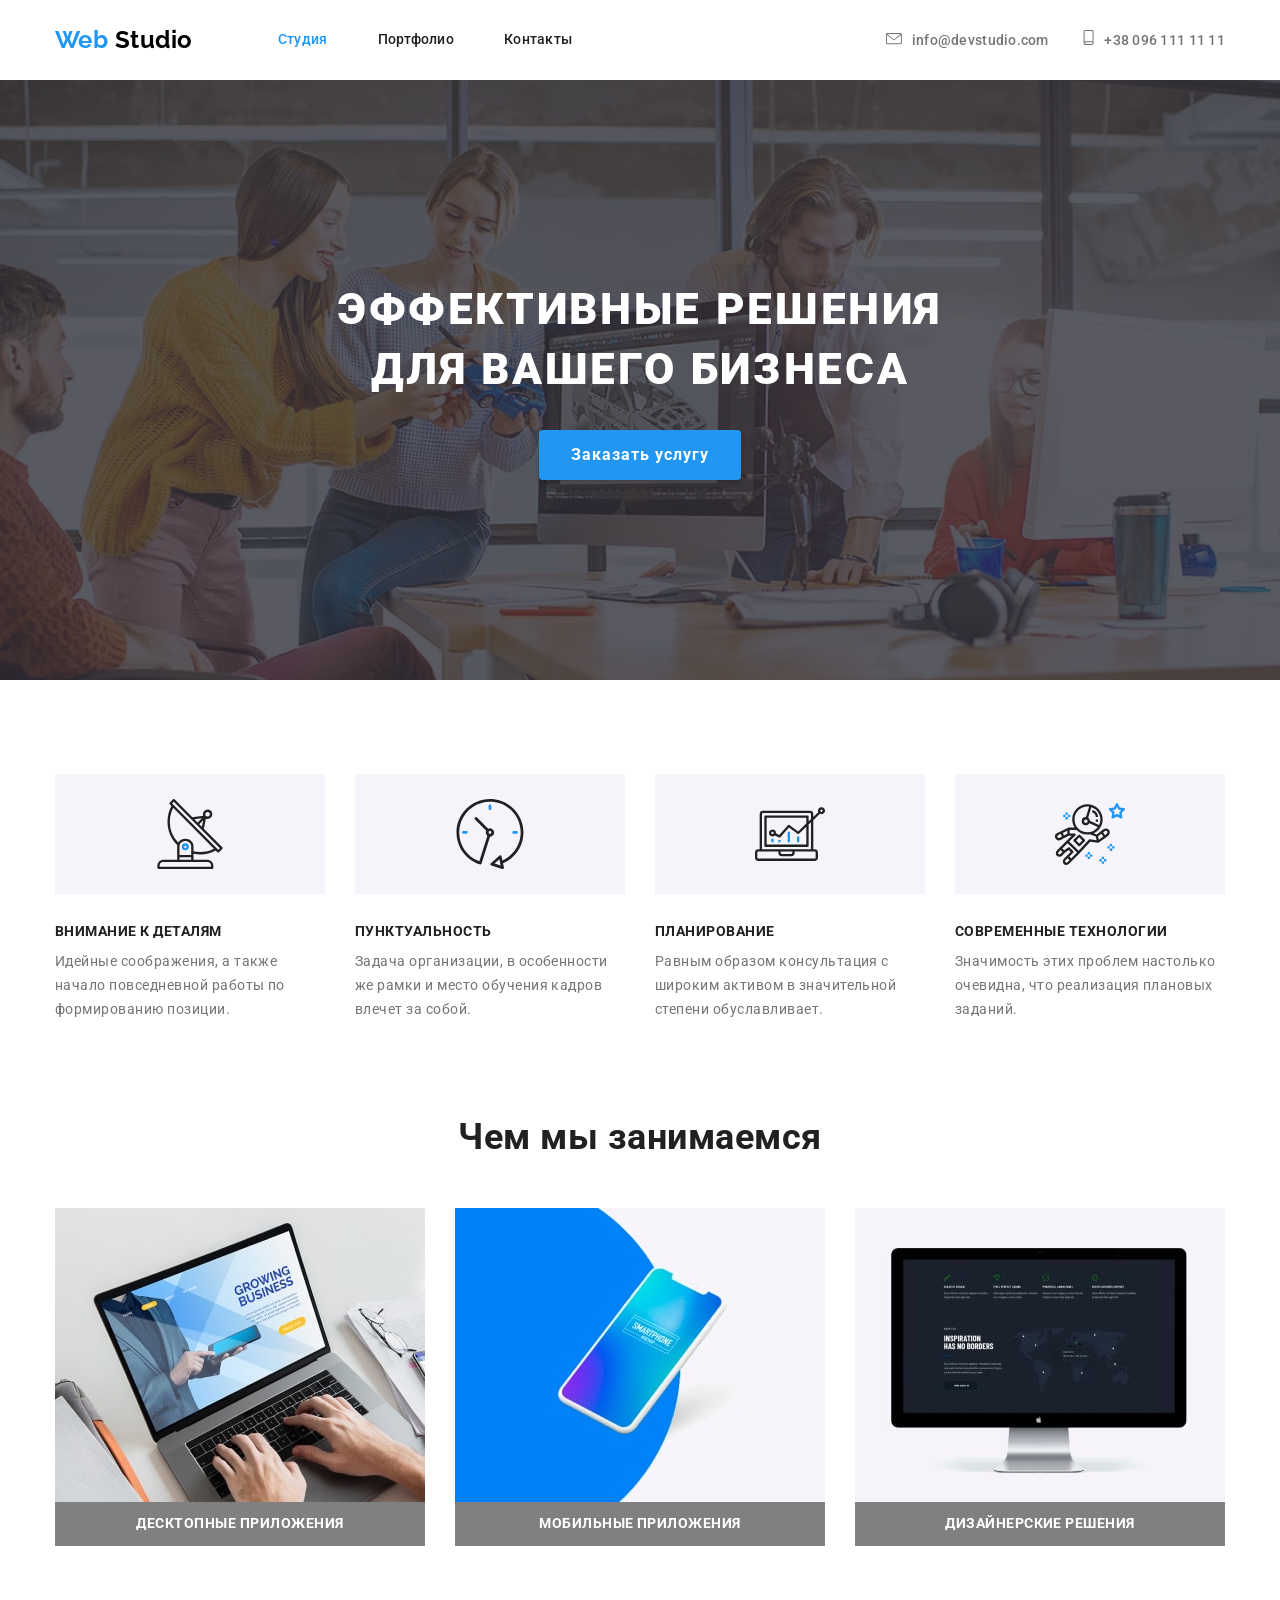
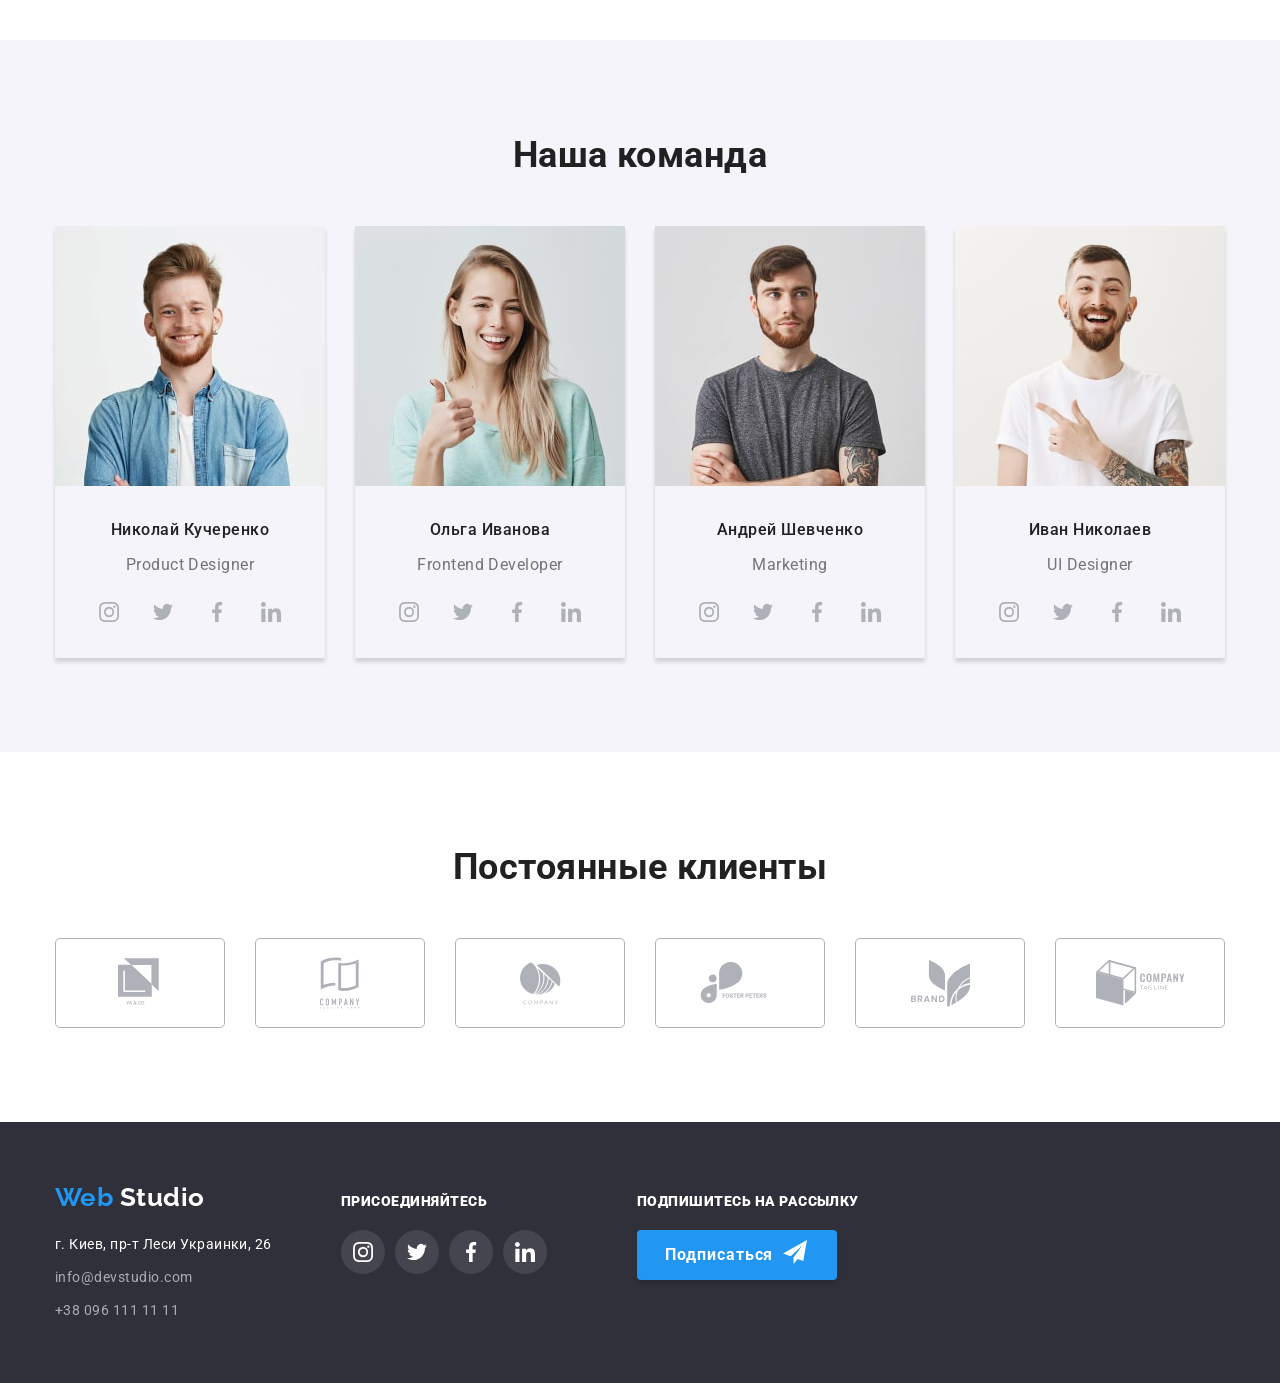
==== index.html @ 8e3eb84e "copy from hw4" ====
<!DOCTYPE html>
<html lang="ru">
  <head>
    <meta charset="UTF-8" />
    <meta name="viewport" content="width=device-width, initial-scale=1.0" />
    <title>Document</title>
    <link rel="stylesheet" href="./css/normalize.css">
    <link href="https://fonts.googleapis.com/css2?family=Raleway:wght@700&family=Roboto:wght@400;500;700;900&display=swap" rel="stylesheet">
    <link rel="stylesheet" href="./css/styles.css" />
  </head>
  <body>
    <!-- Шапка сайта с навигацией и контактами-->
    <header class="header">
      <div class="container">
        <nav class="main-nav">
          <a class="logo link" href="./" aria-label="Логотип компании"><span class="logo-accent">Web</span> Studio</a>
          <ul class="list">
            <li class="main-nav-link-item"><a class="main-nav-link link current" href="./index.html">Студия</a></li>
            <li class="main-nav-link-item"><a class="main-nav-link link" href="./portfolio.html">Портфолио</a></li>
            <li class="main-nav-link-item"><a class="main-nav-link link" href="">Контакты</a></li>
          </ul>
        </nav>
        <address class="header-address">
          <a class="header-contacts-link link" href="mailto:info@devstudio.com">
            <svg class="header-icon mail">
              <use href="./images/sprite.svg#mail"></use>
            </svg>info@devstudio.com</a>
          <a class="header-contacts-link link" href="tel:+380961111111">
            <svg class="header-icon phone">
              <use href="./images/sprite.svg#phone"></use>
            </svg>+38 096 111 11 11</a>
        </address>  
      </div>
    </header>
 
  
    <!-- Основной контент страници -->
    <main>
      <!-- Герой -->
      <section class="hero-section"> 
          <h1 class="hero-title">Эффективные решения <br> для вашего бизнеса</h1>
          <button class="hero-btn">Заказать услугу</button>
      </section>

      <!-- Наши особенности -->
      <section class="features-section">
        <div class="container">
          <h2 hidden>Наши особенности</h2>
          <ul class="features-list list">
            <li class="features-list-item">
              <div class="features-svg-box">
                <svg class="features-svg">
                  <use href="./images/sprite.svg#antenna"></use>
                </svg>
              </div>
              <h3 class="features-subtitle">Внимание к деталям</h3>
              <p class="features-description">
                Идейные соображения, а также начало повседневной работы по
                формированию позиции.
              </p>
            </li>
            <li class="features-list-item">
              <div class="features-svg-box">
                <svg class="features-svg">
                  <use href="./images/sprite.svg#clock"></use>
                </svg>
              </div>
              <h3 class="features-subtitle">Пунктуальность</h3>
              <p class="features-description">
                Задача организации, в особенности же рамки и место обучения кадров
                влечет за собой.
              </p>
            </li>
            <li class="features-list-item">
              <div class="features-svg-box">
                <svg class="features-svg">
                  <use href="./images/sprite.svg#diagram"></use>
                </svg>
              </div>
              <h3 class="features-subtitle">Планирование</h3>
              <p class="features-description">
                Равным образом консультация с широким активом в значительной
                степени обуславливает.
              </p>
            </li>
            <li class="features-list-item">
              <div class="features-svg-box">
                <svg class="features-svg">
                  <use href="./images/sprite.svg#astronaut"></use>
                </svg>
              </div>
              <h3 class="features-subtitle">Современные технологии</h3>
              <p class="features-description">
                Значимость этих проблем настолько очевидна, что реализация
                плановых заданий.
              </p>
            </li>
          </ul>
        </div>
      </section>

      <!-- Чем мы занимаемся -->
      <section class="activities-section">
        <div class="container">
          <h2 class="activities-title">Чем мы занимаемся</h2>
          <ul class="activities-list list">
            <li class="activities-list-item"><p class="activities-list-description">Десктопные приложения</p></li>
            <li class="activities-list-item"><p class="activities-list-description">Мобильные приложения</p></li>
            <li class="activities-list-item"><p class="activities-list-description">Дизайнерские решения</p></li>
          </ul>
        </div>
      </section>

      <!-- Наша команда -->
      <section class="team-section">
        <div class="container">
          <h2 class="team-title">Наша команда</h2>
          <ul class="team-list list">
            <li class="team-list-item">
              <img class="team-img" src="./images/team/dev-1.jpg" alt="Веб разработчик 1" width="270">
              <h3 class="team-person">Николай Кучеренко</h3>
              <p class="team-job">Product Designer</p>
              <ul class="team-social-list list">
                <li class="team-social-item">
                  <a class="team-social-link link" href="#" aria-label="Ссилка на Инстаграм" target="_blank"
                  ><svg class="social-icon team-link">
                    <use href="./images/sprite.svg#instagram"></use>
                  </svg></a
                  >
                </li>
                <li class="team-social-item">
                  <a class="team-social-link link" href="#" aria-label="Ссилка на Твитер" target="_blank"
                    ><svg class="social-icon team-link">
                      <use href="./images/sprite.svg#twitter"></use>
                    </svg></a
                  >
                </li>
                <li class="team-social-item">
                  <a class="team-social-link link" href="#" aria-label="Ссилка на Фейсбук" target="_blank"
                    ><svg class="social-icon team-link">
                      <use href="./images/sprite.svg#facebook"></use>
                    </svg></a
                  >
                </li>
                <li class="team-social-item">
                  <a class="team-social-link link" href="#" aria-label="Ссилка на Линкедин" target="_blank"
                    ><svg class="social-icon team-link">
                      <use href="./images/sprite.svg#linkedin"></use>
                    </svg></a
                  >
                </li>
              </ul>
            </li>
            <li class="team-list-item">
              <img class="team-img" src="./images/team/dev-2.jpg" alt="Веб разработчик 2" width="270">
              <h3 class="team-person">Ольга Иванова</h3>
              <p class="team-job">Frontend Developer</p>
              <ul class="team-social-list list">
                <li class="team-social-item">
                  <a class="team-social-link link" href="#" aria-label="Ссилка на Инстаграм" target="_blank"
                    ><svg class="social-icon team-link">
                      <use href="./images/sprite.svg#instagram"></use>
                    </svg></a
                  >
                </li>
                <li class="team-social-item">
                  <a class="team-social-link link" href="#" aria-label="Ссилка на Твитер" target="_blank"
                    ><svg class="social-icon team-link">
                      <use href="./images/sprite.svg#twitter"></use>
                    </svg></a
                  >
                </li>
                <li class="team-social-item">
                  <a class="team-social-link link" href="#" aria-label="Ссилка на Фейсбук" target="_blank"
                    ><svg class="social-icon team-link">
                      <use href="./images/sprite.svg#facebook"></use>
                    </svg></a
                  >
                </li>
                <li class="team-social-item">
                  <a class="team-social-link link" href="#" aria-label="Ссилка на Линкедин" target="_blank"
                    ><svg class="social-icon team-link">
                      <use href="./images/sprite.svg#linkedin"></use>
                    </svg></a
                  >
                </li>
              </ul>
            </li>
            <li class="team-list-item">
              <img class="team-img" src="./images/team/dev-3.jpg" alt="Веб разработчик 3" width="270">
              <h3 class="team-person">Андрей Шевченко</h3>
              <p class="team-job">Marketing</p>
              <ul class="team-social-list list">
                <li class="team-social-item">
                  <a class="team-social-link link" href="#" aria-label="Ссилка на Инстаграм" target="_blank"
                    ><svg class="social-icon team-link">
                      <use href="./images/sprite.svg#instagram"></use>
                    </svg></a
                  >
                </li>
                <li class="team-social-item">
                  <a class="team-social-link link" href="#" aria-label="Ссилка на Твитер" target="_blank"
                    ><svg class="social-icon team-link">
                      <use href="./images/sprite.svg#twitter"></use>
                    </svg></a
                  >
                </li>
                <li class="team-social-item">
                  <a class="team-social-link link" href="#" aria-label="Ссилка на Фейсбук" target="_blank"
                    ><svg class="social-icon team-link">
                      <use href="./images/sprite.svg#facebook"></use>
                    </svg></a
                  >
                </li>
                <li class="team-social-item">
                  <a class="team-social-link link" href="#" aria-label="Ссилка на Линкедин" target="_blank"
                    ><svg class="social-icon team-link">
                      <use href="./images/sprite.svg#linkedin"></use>
                    </svg></a
                  >
                </li>
              </ul>
            </li>
            <li class="team-list-item">
              <img class="team-img" src="./images/team/dev-4.jpg" alt="Веб разработчик 4" width="270">
              <h3 class="team-person">Иван Николаев</h3>
              <p class="team-job">UI Designer</p>
              <ul class="team-social-list list">
                <li class="team-social-item">
                  <a class="team-social-link link" href="#" aria-label="Ссилка на Инстаграм" target="_blank"
                    ><svg class="social-icon team-link">
                      <use href="./images/sprite.svg#instagram"></use>
                    </svg></a
                  >
                </li>
                <li class="team-social-item">
                  <a class="team-social-link link" href="#" aria-label="Ссилка на Твитер" target="_blank"
                    ><svg class="social-icon team-link">
                      <use href="./images/sprite.svg#twitter"></use>
                    </svg></a
                  >
                </li>
                <li class="team-social-item">
                  <a class="team-social-link link" href="#" aria-label="Ссилка на Фейсбук" target="_blank"
                    ><svg class="social-icon team-link">
                      <use href="./images/sprite.svg#facebook"></use>
                    </svg></a
                  >
                </li>
                <li class="team-social-item">
                  <a class="team-social-link link" href="#" aria-label="Ссилка на Линкедин" target="_blank"
                    ><svg class="social-icon team-link">
                      <use href="./images/sprite.svg#linkedin"></use>
                    </svg></a
                  >
                </li>
              </ul>
            </li>
          </ul>  
        </div>
      </section>

      <!-- Наши клиенты -->
      <section class="clients-section">
        <div class="container">
          <h2 class="clients-title">Постоянные клиенты</h2>
          <ul class="clients-list list">
            <li class="clients-list-item">
              <a class="clients-list-link link" href="" aria-label="Клиент 1" target="_blank">
                <svg class="clients-icon first-logo">
                  <use href="./images/sprite.svg#logo-1"></use>
                </svg>
              </a>
            </li>
            <li class="clients-list-item">
              <a class="clients-list-link link" href="" aria-label="Клиент 2" target="_blank">
                <svg class="clients-icon second-logo">
                  <use href="./images/sprite.svg#logo-2"></use>
                </svg>
              </a>
            </li>
            <li class="clients-list-item">
              <a class="clients-list-link link" href="" aria-label="Клиент 3" target="_blank">
                <svg class="clients-icon third-logo">
                  <use href="./images/sprite.svg#logo-3"></use>
                </svg>
              </a>
            </li>
            <li class="clients-list-item">
              <a class="clients-list-link link" href="" aria-label="Клиент 4" target="_blank">
                <svg class="clients-icon fourth-logo">
                  <use href="./images/sprite.svg#logo-4"></use>
                </svg>
              </a>
            </li>
            <li class="clients-list-item">
              <a class="clients-list-link link" href="" aria-label="Клиент 5" target="_blank">
                <svg class="clients-icon fifth-logo">
                  <use href="./images/sprite.svg#logo-5"></use>
                </svg>
              </a>
            </li>
            <li class="clients-list-item">
              <a class="clients-list-link link" href="" aria-label="Клиент 6" target="_blank">
                <svg class="clients-icon sixth-logo">
                  <use href="./images/sprite.svg#logo-6"></use>
                </svg>
              </a>
            </li>
          </ul>  
        </div>
      </section>
    </main>

    <!-- Подвал сайта-->
    <footer class="footer">
      <div class="container">
      <!-- Контакты -->
      <div class="footer-contacts">
        <a class="footer-logo link" href="./" aria-label="Логотип компании"><span class="logo-accent">Web</span> Studio</a>
        <ul class="footer-address-list list">
          <li class="footer-address-item">
            <address>
              <a class="footer-link-place link" href="https://goo.gl/maps/4RLSNgMSJUWDJuMT8" target="_blank"
                >г. Киев, пр-т Леси Украинки, 26</a
              >
            </address>
          </li>
          <li class="footer-address-item">
            <address>
              <a class="footer-link-contacts link" href="mailto:info@devstudio.com">info@devstudio.com</a>
            </address>
          </li>
          <li class="footer-address-item">
            <address><a class="footer-link-contacts link" href="tel:+380961111111">+38 096 111 11 11</a></address>
          </li>
        </ul>
      </div>

      <!-- Призыв присоединиться -->
      <div class="join-section">
        <p class="join-word"><b>присоединяйтесь</b></p>
        <ul class="join-list list">
          <li class="join-list-item">
            <a class="join-list-link link" href="#" aria-label="Ссилка на Инстаграм" target="_blank"
              ><svg class="social-icon footer-link">
                <use href="./images/sprite.svg#instagram"></use>
              </svg></a
            >
          </li>
          <li class="join-list-item">
            <a class="join-list-link link" href="#" aria-label="Ссилка на Твитер" target="_blank"
              ><svg class="social-icon footer-link">
                <use href="./images/sprite.svg#twitter"></use>
              </svg></a
            >
          </li>
          <li class="join-list-item">
            <a class="join-list-link link" href="#" aria-label="Ссилка на Фейсбук" target="_blank"
              ><svg class="social-icon footer-link">
                <use href="./images/sprite.svg#facebook"></use>
              </svg></a
            >
          </li>
          <li class="join-list-item">
            <a class="join-list-link link" href="#" aria-label="Ссилка на Линкедин" target="_blank"
              ><svg class="social-icon footer-link">
                <use href="./images/sprite.svg#linkedin"></use>
              </svg></a
            >
          </li>
        </ul>
      </div>

      <!-- Подписка на рассилку -->
      <div class="subscribe-container">
        <p class="join-word"><b>Подпишитесь на рассылку</b></p>
        <button class="footer-btn">Подписаться
          <svg class="button-sub">
          <use href="./images/sprite.svg#subscribe"></use>
          </svg>
        </button>
      </div>
      </div>
    </footer>
  </body>
</html>
---- css/styles.css ----
/*
font-family: Raleway; - only in Logo
font-weight: 700;

font-family: Roboto;
font-weight: 400;
font-weight: 500; 
font-weight: 700;
font-weight: 900;

font-family: 'Raleway', sans-serif;
font-family: 'Roboto', sans-serif;
*/

html {
  box-sizing: border-box;
}

*,
*::before,
*::after {
  box-sizing: inherit;
}


:root {
  --logo-text-color: #000000;
  --primery-text-color: #757575;
  --secondary-text-color: #212121;
  --darkbackground-text-color: #ffffff;
  --accent-color: #2196F3;
  --footer-mail-tell-color: rgba(255, 255, 255, 0.6);
  --secondary-bg-color: #F5F4FA;
  --footer-bg-color: #2F303A;

  --font-primery: "Roboto", sans-serif;
  --font-logo: "Raleway", sans-serif;
  /* Raleway only in Logo */
}



body {
  font-family: var(--font-primery);
  font-weight: 400;
  letter-spacing: 0.03em;
}

.link {
text-decoration: none;
font-style: normal;
color: inherit;
}

.list {
  margin: 0px;
  padding: 0px;
  list-style: none;
}

/* Header */



.header .container {
  width: 1200px;
  display: flex;
  width: 1200px;
  align-items: center;

  margin-left: auto;
  margin-right: auto;
  padding-left: 15px;
  padding-right: 15px;
}


.main-nav {
  display: flex;
  align-items: center;
  margin-right: auto;
}

.main-nav>.list {
  display: flex; 
  align-items: center;
}

.logo {
margin-right: 85px;

  font-family: var(--font-logo);
  font-weight: 700;
  font-size: 24px;
  line-height: 1.17;
  color: var(--logo-text-color);
}

.logo-accent{
  color: var(--accent-color);
}

.main-nav-link-item:not(:last-child) {
  margin-right: 50px;
}

.main-nav-link{
  display: block;
  padding-top: 32px;
  padding-bottom: 32px;

  font-weight: 500;
  font-size: 14px;
  line-height: 1.14;
  letter-spacing: 0.02em;
  color: var(--secondary-text-color);
}

.main-nav-link:hover,
.main-nav-link:focus {
  color: var(--accent-color);
  cursor: pointer;
}

.current {
  color: var(--accent-color);  
}
/* 
.header-address {
  display: flex;
} */

.header-contacts-link:not(:last-child) {
  margin-right: 30px;
}

.header-contacts-link{
  padding-top: 32px;
  padding-bottom: 32px;

  font-weight: 500;
  font-size: 14px;
  line-height: 1.4;
  letter-spacing: 0.02em;
  color: var(--primery-text-color); 
}

.header-icon {
  margin-right: 10px; 
  fill: var(--primery-text-color);
}

.header-icon.mail {
  width: 16px; 
  height: 12px;
}

.header-icon.phone {
  width: 11px; 
  height: 15px;
}

.header-contacts-link:hover,
.header-contacts-link:focus {
  color: var(--accent-color);
  cursor: pointer;
}

.header-contacts-link:hover .header-icon,
.header-contacts-link:focus .header-icon {
fill: var(--accent-color);
}

/*
 Main Studio Content 
 */

/* Hero Content */
.hero-section{
padding-top: 200px;
padding-bottom: 200px;
max-width: 1600px;
height: 600px;
margin-left: auto;
margin-right: auto;

text-align: center;

background-image: linear-gradient(
  rgba(47, 48, 58, 0.8),
  rgba(47, 48, 58, 0.8)
  ), url(../images/hero/hero.jpg);
background-position: center, center;
background-size: cover, cover;
}

.hero-title {
margin-top: 0px;
margin-bottom: 30px;

font-weight: 900;
font-size: 44px;
line-height: 1.36;
text-align: center;
letter-spacing: 0.06em;
text-transform: uppercase;
color: var(--darkbackground-text-color);
}

.hero-btn {
padding-bottom: 10px;
padding-top: 10px;
padding-right: 32px;
padding-left: 32px;
margin-left: auto;
margin-right: auto;
height: 50px;
box-shadow: 0px 4px 4px rgba(0, 0, 0, 0.15);
border: 0px;
border-radius: 4px;

font-weight: 700;
font-size: 16px;
line-height: 1.88;
text-align: center;
letter-spacing: 0.06em;
color: var(--darkbackground-text-color);
background-color: var(--accent-color);
}

/* Our Features Content */

.features-section {
  padding-top: 94px;
  padding-bottom: 94px;
}

.features-section .container {
  width: 1200px;
  align-items: center;
  margin-left: auto;
  margin-right: auto;
  padding-left: 15px;
  padding-right: 15px;
}

.features-list {
  display: flex;
}

.features-list-item {
  width: 270px;
}

.features-svg-box {
  display: flex;
  justify-content: center;
  align-items: center;
  height: 120px;
  margin-bottom: 30px;

  background-color: #F5F4FA;
}

.features-svg {
  width: 70px;
  height: 70px;
  background-repeat: no-repeat;
}

.features-list-item:not(:last-child) {
  margin-right: 30px;
}

.features-subtitle {
  margin-top: 0px;
  margin-bottom: 10px;

  font-weight: 700;
  font-size: 14px;
  line-height: 1.14;
  text-transform: uppercase;
  color: var(--secondary-text-color);
}

.features-description {
  margin-top: 0px;
  margin-bottom: 0px;

  font-size: 14px;
  line-height: 1.71;
  color: var(--primery-text-color);
}

/* Activities Content */

.activities-section {
  padding-bottom: 94px;
}

.activities-section .container {
  width: 1200px;
  align-items: center;
  margin-left: auto;
  margin-right: auto;
  padding-left: 15px;
  padding-right: 15px; 
}

.activities-title,
.team-title,
.clients-title {
  margin-top: 0px;
  margin-bottom: 50px;

  font-weight: 700;
  font-size: 36px;
  line-height: 1.17;
  text-align: center;
color: var(--secondary-text-color);
}

.activities-list {
  display: flex;
}

.activities-list-item {
  background-color: grey;
  /* Временно. Чтобы было видно белый текст */
  width: 370px;
}
 
.activities-list-item::before {
  content: "";
  display: block;
  width: 370px;
  height: 294px;
}

.activities-list-item:nth-child(1)::before {
  background-image: url(../images/whot-we-do/desktop-app.jpg);
  background-position: center;
  background-size: cover;
  background-repeat: no-repeat;
}

.activities-list-item:nth-child(2)::before {
  background-image: url(../images/whot-we-do/mobile-app.jpg);
  background-position: center;
  background-size: cover;
  background-repeat: no-repeat;
}

.activities-list-item:nth-child(3)::before {
  background-image: url(../images/whot-we-do/design.jpg);
  background-position: center;
  background-size: cover;
  background-repeat: no-repeat;
}

.activities-list-item:not(:last-child) {
  margin-right: 30px;
}

.activities-list-description {
  font-weight: 700;
  font-size: 14px;
  line-height: 1.14;
  text-align: center;
  text-transform: uppercase;
  color: var(--darkbackground-text-color);
}

/* Team Content */

.team-section {
  padding-top: 94px;
  padding-bottom: 94px;

  background-color: var(--secondary-bg-color);
}

.team-section .container {
  width: 1200px;
  align-items: center;
  margin-left: auto;
  margin-right: auto;
  padding-left: 15px;
  padding-right: 15px; 
}

.team-list {
  display: flex;
}

.team-list-item {
  width: 270px;
  padding-bottom: 24px;
  box-shadow: 0px 4px 4px rgba(0, 0, 0, 0.15);
}

.team-list-item:not(:last-child) {
  margin-right: 30px;
}

.team-img {
  margin-bottom: 30px;
}

.team-title {
  color: var(--secondary-text-color);
}

.team-person {
  margin-top: 0px;
  margin-bottom: 10px;

  font-weight: 500;
  font-size: 16px;
  line-height: 1.19;
  text-align: center;
  color: var(--secondary-text-color);
}

.team-job {
  margin-bottom: 16px;

  font-size: 16px;
  line-height: 1.19;
  text-align: center;
  color: var(--primery-text-color);
}

.team-social-list {
  display: flex;
  width: 206px;
  margin-left: auto;
  margin-right: auto;
}

.team-social-item:not(:last-child) {
  margin-right: 10px;
}

.team-social-link {
  display: flex;
  align-items: center;
  justify-content: center;
  width: 44px;
  height: 44px;
  border-radius: 50%;
}

.social-icon {
  width: 20px;
  height: 20px; 
}

.social-icon.team-link {
  fill: #AFB1B8;
}

.team-social-link:hover,
.team-social-link:focus {
  background-color: var(--accent-color);
}

.team-social-link:focus .social-icon,
.team-social-link:hover .social-icon {
fill: var(--darkbackground-text-color) ;
}

/* Clients Content */
.clients-section {
  padding-top: 94px;
  padding-bottom: 94px;
}

.clients-section .container {
  width: 1200px;
  align-items: center;
  margin-left: auto;
  margin-right: auto;
  padding-left: 15px;
  padding-right: 15px; 
}

.clients-list {
  display: flex;
}

.clients-title {
  color: var(--secondary-text-color);
}

.clients-list-item:not(:last-child) {
  margin-right: 30px;
  }

.clients-list-link {
  /* Временно */
  display: flex;
  width: 170px;
  height: 90px;
  align-items: center;
  justify-content: center;

  border-style: solid ;
  border-width: 1px;
  border-color: #AFB1B8;
  border-radius: 5px;
}

.clients-icon {
  fill: #AFB1B8;  
}

.clients-icon.first-logo {
  width: 45px;
  height: 50px;
}

.clients-icon.second-logo {
  width: 40px;
  height: 52px;
}

.clients-icon.third-logo {
  width: 41px;
  height: 43px;
}

.clients-icon.fourth-logo {
  width: 80px;
  height: 42px;
}

.clients-icon.fifth-logo {
  width: 59px;
  height: 47px;
}

.clients-icon.sixth-logo {
  width: 89px;
  height: 46px;
}

.clients-list-link:focus,
.clients-list-link:hover{
  border-color: var(--accent-color);
}

.clients-list-link:focus .clients-icon,
.clients-list-link:hover .clients-icon{
  fill: var(--accent-color);
}


/* Footer */

.footer {
  background-color: var(--footer-bg-color);
}

.footer .container {
  display: flex;
  width: 1200px;
  margin-left: auto;
  margin-right: auto;
  padding-left: 15px;
  padding-right: 15px; 
  padding-top: 60px;
  padding-bottom: 60px;
}

.footer-contacts {
  margin-right: 69px;
}

.footer-logo {
  display: block;
  margin-bottom: 20px;

  font-family: Raleway;
  font-weight: 700;
  font-size: 26px;
  line-height: 1.19;
  color: var(--darkbackground-text-color);
}

.footer-address-item:not(:last-child) {
margin-bottom: 9px;
}

.footer-link-place, 
.footer-link-contacts  {
  font-size: 14px;
  line-height: 1.71;
  color: var(--darkbackground-text-color);  
}

.footer-link-contacts {
  color: var(--footer-mail-tell-color);
}

.join-section {
  /* margin-top: 72px;
  margin-bottom: 100px; */
  padding-top: 12px;
  padding-bottom: 40px;
  margin-right: 90px;
  width: 206px;
}

.join-word {
  margin-top: 0px;
  margin-bottom: 20px;

  font-weight: 700;
  font-size: 14px;
  line-height: 1.14;
  text-transform: uppercase;
  color: var(--darkbackground-text-color);
}

.join-list {
  display: flex;
}

.join-list-link {
  /* Временно */
  display: flex;
  align-items: center;
  justify-content: center;
  width: 44px;
  height: 44px;
  background-color: rgba(255, 255, 255, 0.1);
  border-radius: 50%;
}

.social-icon.footer-link {
  fill: var(--darkbackground-text-color);
}

.join-list-item:not(:last-child) {
  margin-right: 10px;
}

.join-list-link:hover, 
.join-list-link:focus {
  background-color: var(--accent-color);
} 


.subscribe-container {
  /* margin-top: 72px;
  margin-bottom: 94px; */
  padding-top: 12px;
  padding-bottom: 34px;
  width: 570px;
}

.footer-btn {
  display: inline-flex;
  /* justify-content: center; */
  padding-bottom: 10px;
  padding-top: 10px;
  padding-right: 28px;
  padding-left: 28px;
  min-width: 200px;
  height: 50px;
  box-shadow: 0px 4px 4px rgba(0, 0, 0, 0.15);
  border: 0px;
  border-radius: 4px;

  text-align: center;
  font-weight: 700;
  font-size: 16px;
  line-height: 1.9;
  text-align: center;
  letter-spacing: 0.06em;
  color: var(--darkbackground-text-color);

  display: flex;
  background-color: var(--accent-color);
}

.button-sub {
  width: 24px;
  height: 24px;
  margin-left: 10px;
}




/*
Portfolio
Main Section
*/
 
.portfolio-section {
  padding-top: 94px;
  padding-bottom: 94px;
  border-top: 1px solid #ECECEC;
}

.portfolio-section .container {
  width: 1200px;
  margin-left: auto;
  margin-right: auto;
  padding-left: 15px;
  padding-right: 15px; 
}

.portfolio-btn-list {
  display: flex;
  justify-content: center;
  margin-bottom: 50px;
}

.portfolio-btn {
  padding-bottom: 6px;
  padding-top: 6px;
  padding-right: 22px;
  padding-left: 22px;
  border: 0px;
  border-radius: 4px;

  font-weight: 500;
  font-size: 16px;
  line-height: 1.63;
  text-align: center;
  color: var(--secondary-text-color);

  background-color: var(--secondary-bg-color);
}

.portfolio-btn-item:not(:last-of-type) {
  margin-right: 8px;
}

.portfolio-btn:focus,
.portfolio-btn:hover {
  color: var(--darkbackground-text-color);
  background-color: var(--accent-color);
  box-shadow: 0px 4px 4px rgba(0, 0, 0, 0.15);
}


.portfolio-list {
  display: flex;
  flex-wrap: wrap;
}

.portfolio-list-item:not(:nth-child(3n)) {
margin-right: 30px;
}

.portfolio-list-item:not(:nth-child(-n+3)) {
  margin-top: 30px;;
  }

.portfolio-list-link {
  display: block;
  border: 1px solid #EEEEEE;
  width: 370px;
  padding-bottom: 20px;
}

.portfolio-list-link:focus,
.portfolio-list-link:hover {
  box-shadow: 0px 4px 4px rgba(0, 0, 0, 0.15);
}


.portfolio-list-link img {
  margin-bottom: 20px;
}

.portfolio-subtitle {
  margin-top: 0px;
  margin-bottom: 4px;
  margin-left: 24px;

  font-weight: 700;
  font-size: 18px;
  line-height: 2;
  letter-spacing: 0.06em;
  color: var(--secondary-text-color);
}

.portfolio-types {
  margin-left: 24px;
  margin-top: 0px;
  margin-bottom: 0px;

  font-size: 16px;
  line-height: 1.9;
  color: var(--primery-text-color); 
}

/* .portfolio-description {
  display: block;
  margin-left: 24px;
  margin-right: 24px;
  margin-top: 63px;
  margin-bottom: 63px;

  font-size: 18px;
  line-height: 1.6;
  color: var(--darkbackground-text-color);
} */
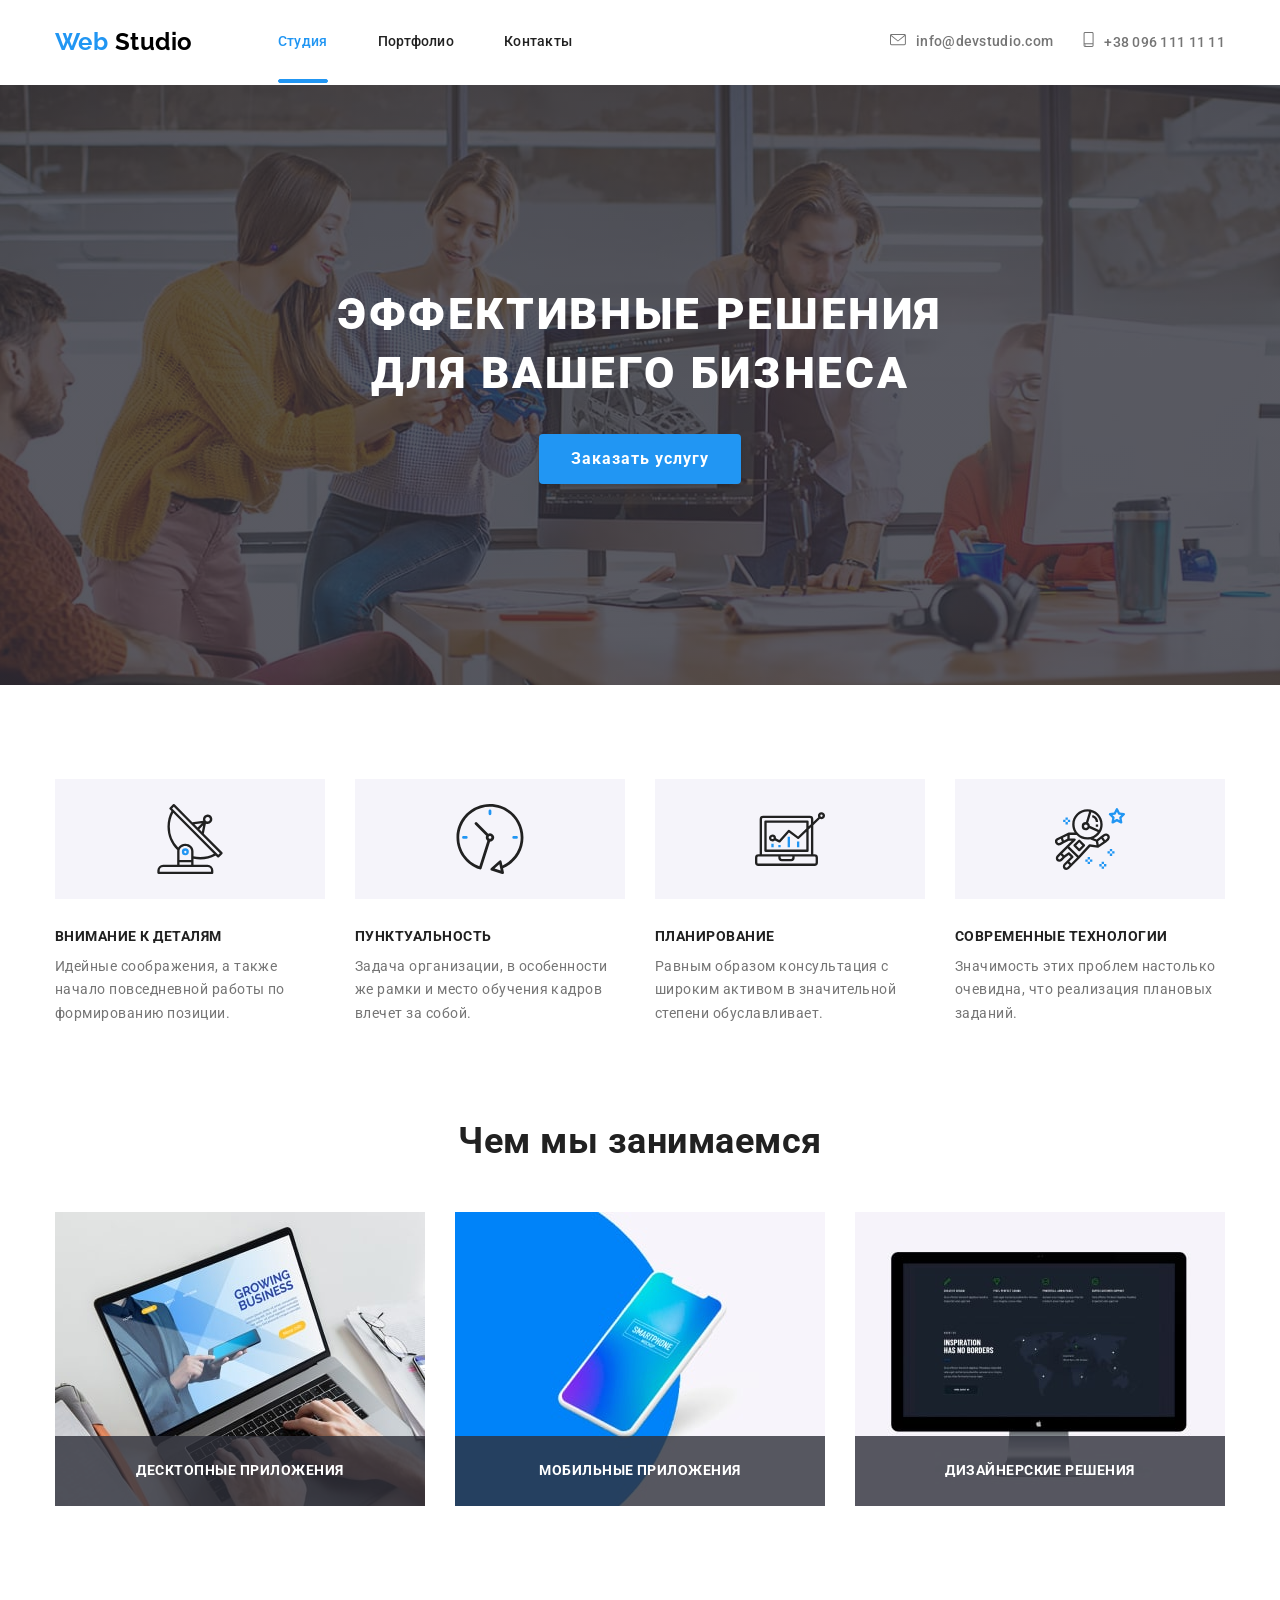
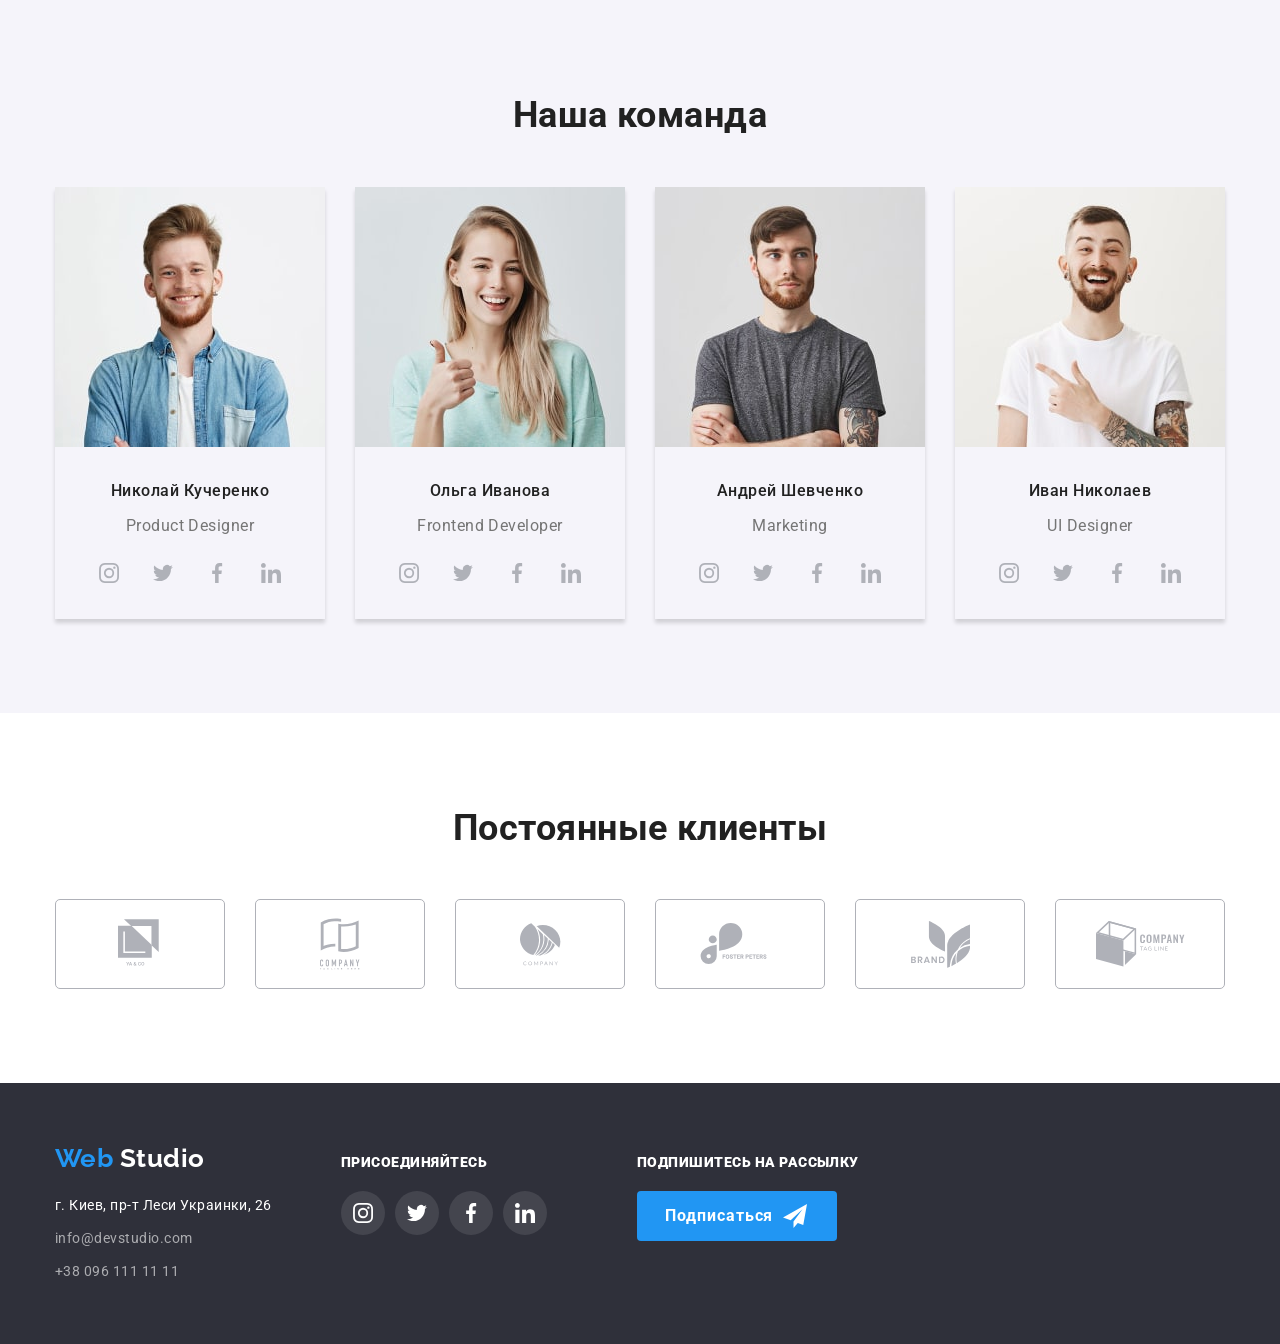
==== commit e299d2ea: "finish hw5" ====
--- a/index.html
+++ b/index.html
@@ -15,7 +15,7 @@
         <nav class="main-nav">
           <a class="logo link" href="./" aria-label="Логотип компании"><span class="logo-accent">Web</span> Studio</a>
           <ul class="list">
-            <li class="main-nav-link-item"><a class="main-nav-link link current" href="./index.html">Студия</a></li>
+            <li class="main-nav-link-item current"><a class="main-nav-link link" href="./index.html">Студия</a></li>
             <li class="main-nav-link-item"><a class="main-nav-link link" href="./portfolio.html">Портфолио</a></li>
             <li class="main-nav-link-item"><a class="main-nav-link link" href="">Контакты</a></li>
           </ul>
--- a/css/styles.css
+++ b/css/styles.css
@@ -63,10 +63,10 @@
 
 
 .header .container {
-  width: 1200px;
-  display: flex;
-  width: 1200px;
-  align-items: center;
+  display: flex;
+  max-width: 1200px;
+  align-items: center;
+  justify-content: space-between;
 
   margin-left: auto;
   margin-right: auto;
@@ -78,7 +78,6 @@
 .main-nav {
   display: flex;
   align-items: center;
-  margin-right: auto;
 }
 
 .main-nav>.list {
@@ -106,8 +105,8 @@
 
 .main-nav-link{
   display: block;
-  padding-top: 32px;
-  padding-bottom: 32px;
+  padding-top: 33px;
+  padding-bottom: 29px;
 
   font-weight: 500;
   font-size: 14px;
@@ -120,15 +119,30 @@
 .main-nav-link:focus {
   color: var(--accent-color);
   cursor: pointer;
-}
-
-.current {
-  color: var(--accent-color);  
-}
-/* 
+  transition: 250ms cubic-bezier(0.4, 0, 0.2, 1);
+}
+
+.main-nav-link-item::after {
+  content: "";
+  display: block;
+  width: 100%;
+  height: 4px;
+  border: #ffffff solid 1px;
+  border-radius: 2px;
+}
+
+.main-nav-link-item.current::after {
+  background-color: var(--accent-color);
+  border-color: var(--accent-color);
+}
+
+.current .main-nav-link {
+  color: var(--accent-color); 
+}
+
 .header-address {
   display: flex;
-} */
+}
 
 .header-contacts-link:not(:last-child) {
   margin-right: 30px;
@@ -164,11 +178,14 @@
 .header-contacts-link:focus {
   color: var(--accent-color);
   cursor: pointer;
+  transition: 250ms cubic-bezier(0.4, 0, 0.2, 1);
 }
 
 .header-contacts-link:hover .header-icon,
 .header-contacts-link:focus .header-icon {
-fill: var(--accent-color);
+  fill: var(--accent-color);
+  cursor: pointer;
+  transition: 250ms cubic-bezier(0.4, 0, 0.2, 1);
 }
 
 /*
@@ -325,8 +342,7 @@
 }
 
 .activities-list-item {
-  background-color: grey;
-  /* Временно. Чтобы было видно белый текст */
+  position: relative;
   width: 370px;
 }
  
@@ -363,12 +379,22 @@
 }
 
 .activities-list-description {
+  position: absolute;
+  bottom: 0px;
+
+  display: block;
+  width: 100%;
+  height: 70px;
+  margin: 0px;
+  padding: 27px 0px;
+  
   font-weight: 700;
   font-size: 14px;
   line-height: 1.14;
   text-align: center;
   text-transform: uppercase;
   color: var(--darkbackground-text-color);
+  background-color: rgba(47, 48, 58, 0.8);
 }
 
 /* Team Content */
@@ -463,11 +489,15 @@
 .team-social-link:hover,
 .team-social-link:focus {
   background-color: var(--accent-color);
+  cursor: pointer;
+  transition: 250ms cubic-bezier(0.4, 0, 0.2, 1);
 }
 
 .team-social-link:focus .social-icon,
 .team-social-link:hover .social-icon {
-fill: var(--darkbackground-text-color) ;
+  fill: var(--darkbackground-text-color) ;
+  cursor: pointer;
+  transition: 250ms cubic-bezier(0.4, 0, 0.2, 1);
 }
 
 /* Clients Content */
@@ -548,11 +578,15 @@
 .clients-list-link:focus,
 .clients-list-link:hover{
   border-color: var(--accent-color);
+  cursor: pointer;
+  transition: 250ms cubic-bezier(0.4, 0, 0.2, 1);
 }
 
 .clients-list-link:focus .clients-icon,
 .clients-list-link:hover .clients-icon{
   fill: var(--accent-color);
+  cursor: pointer;
+  transition: 250ms cubic-bezier(0.4, 0, 0.2, 1);
 }
 
 
@@ -649,12 +683,12 @@
 .join-list-link:hover, 
 .join-list-link:focus {
   background-color: var(--accent-color);
+  cursor: pointer;
+  transition: 250ms cubic-bezier(0.4, 0, 0.2, 1);
 } 
 
 
 .subscribe-container {
-  /* margin-top: 72px;
-  margin-bottom: 94px; */
   padding-top: 12px;
   padding-bottom: 34px;
   width: 570px;
@@ -662,18 +696,14 @@
 
 .footer-btn {
   display: inline-flex;
-  /* justify-content: center; */
-  padding-bottom: 10px;
-  padding-top: 10px;
+  align-items: center;
   padding-right: 28px;
   padding-left: 28px;
   min-width: 200px;
   height: 50px;
-  box-shadow: 0px 4px 4px rgba(0, 0, 0, 0.15);
   border: 0px;
   border-radius: 4px;
 
-  text-align: center;
   font-weight: 700;
   font-size: 16px;
   line-height: 1.9;
@@ -681,7 +711,6 @@
   letter-spacing: 0.06em;
   color: var(--darkbackground-text-color);
 
-  display: flex;
   background-color: var(--accent-color);
 }
 
@@ -745,6 +774,8 @@
   color: var(--darkbackground-text-color);
   background-color: var(--accent-color);
   box-shadow: 0px 4px 4px rgba(0, 0, 0, 0.15);
+  cursor: pointer;
+  transition: 250ms cubic-bezier(0.4, 0, 0.2, 1);
 }
 
 
@@ -771,15 +802,23 @@
 .portfolio-list-link:focus,
 .portfolio-list-link:hover {
   box-shadow: 0px 4px 4px rgba(0, 0, 0, 0.15);
-}
-
+  cursor: pointer;
+  transition: 250ms cubic-bezier(0.4, 0, 0.2, 1);
+}
+
+.portfolio-list-link:focus .portfolio-description,
+.portfolio-list-link:hover .portfolio-description {
+  box-shadow: 0px 4px 4px rgba(0, 0, 0, 0.15);
+  cursor: pointer;
+  transform: translateY(0);
+}
 
 .portfolio-list-link img {
-  margin-bottom: 20px;
+  width: 370px;
 }
 
 .portfolio-subtitle {
-  margin-top: 0px;
+  margin-top: 20px;
   margin-bottom: 4px;
   margin-left: 24px;
 
@@ -800,14 +839,28 @@
   color: var(--primery-text-color); 
 }
 
-/* .portfolio-description {
+.description-box {
+  overflow: hidden;
+  position: relative;
+  width: 370px;
+  height: 294px;
+}
+
+.portfolio-description {
+  position: absolute;
+  top: 0px;
   display: block;
-  margin-left: 24px;
-  margin-right: 24px;
-  margin-top: 63px;
-  margin-bottom: 63px;
-
+  width: 100%;
+  height: 100%;
+  margin: 0px;
+  padding: 63px 24px;
+
+  background-color: rgba(33, 150, 243, 0.9);;
   font-size: 18px;
-  line-height: 1.6;
+  line-height: 1.5;
   color: var(--darkbackground-text-color);
-} */+
+  transform: translateY(+100%);
+  transition: 250ms cubic-bezier(0.4, 0, 0.2, 1);
+}
+
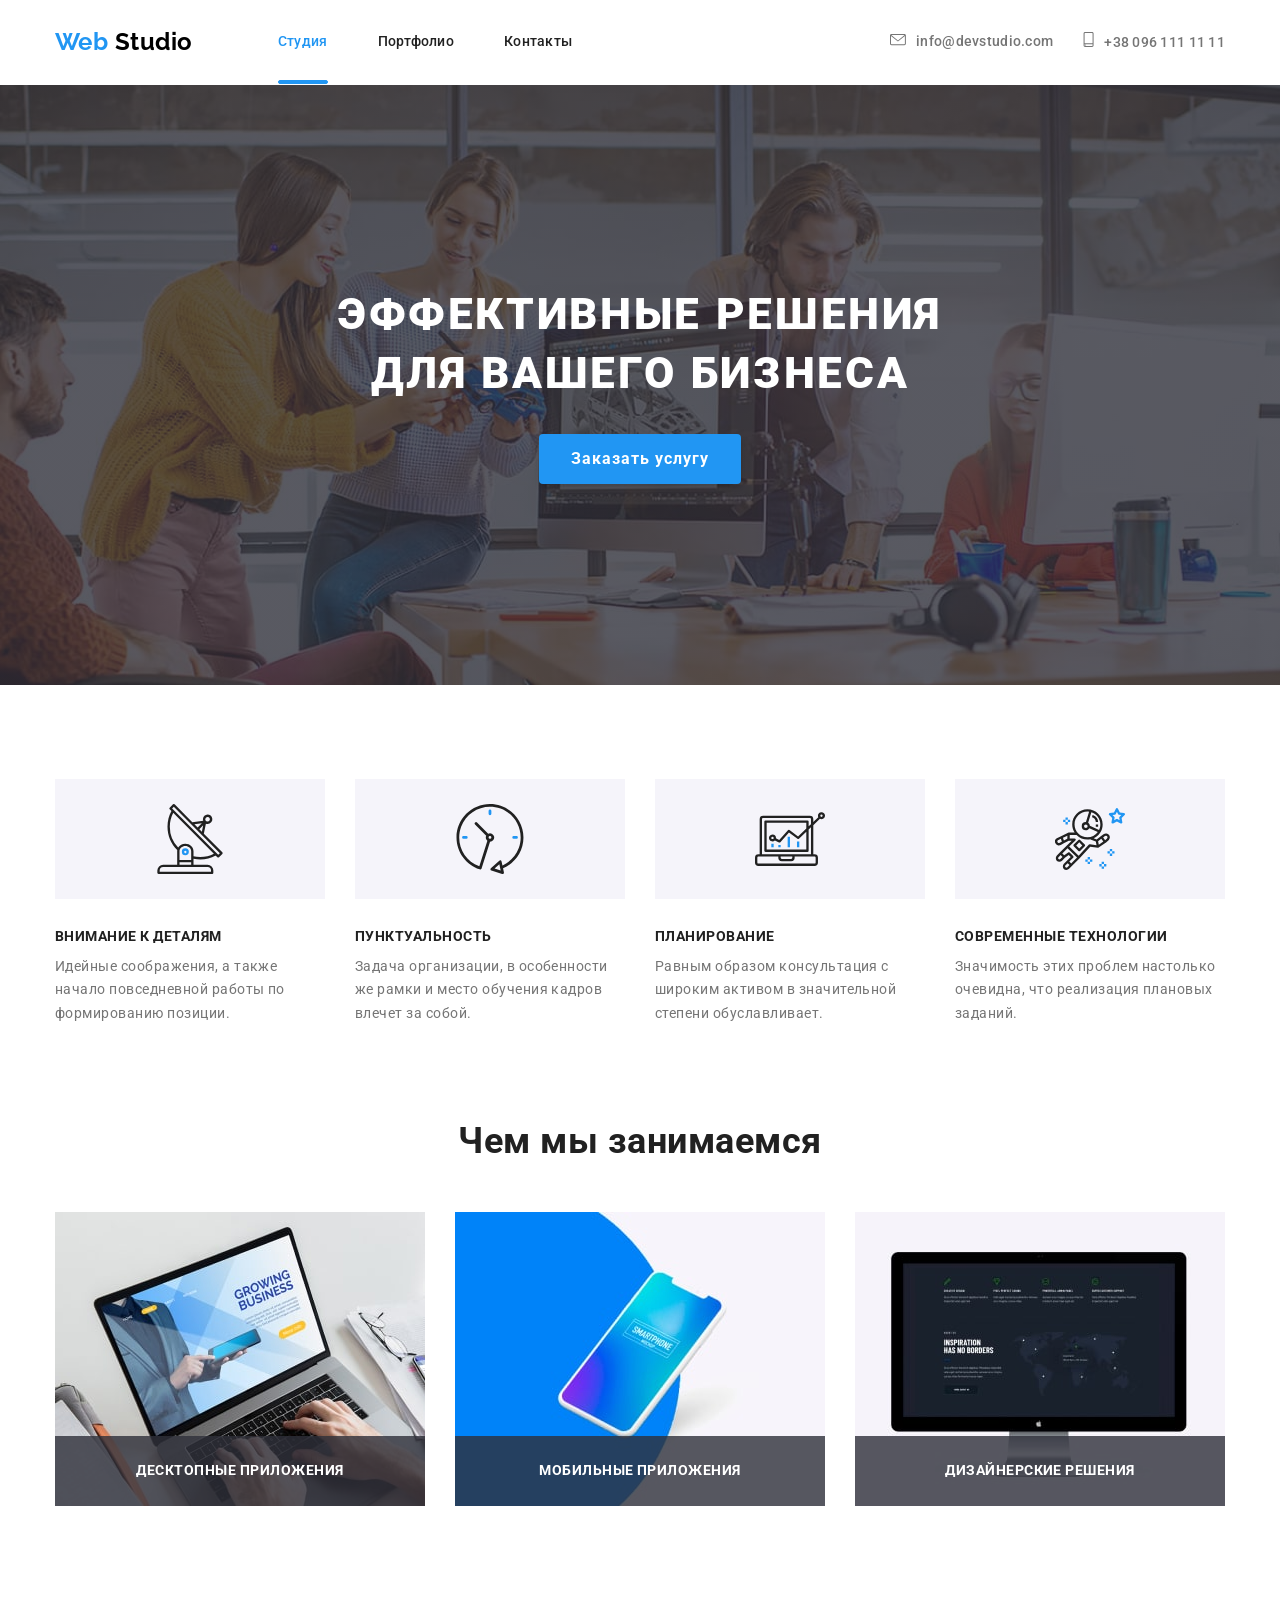
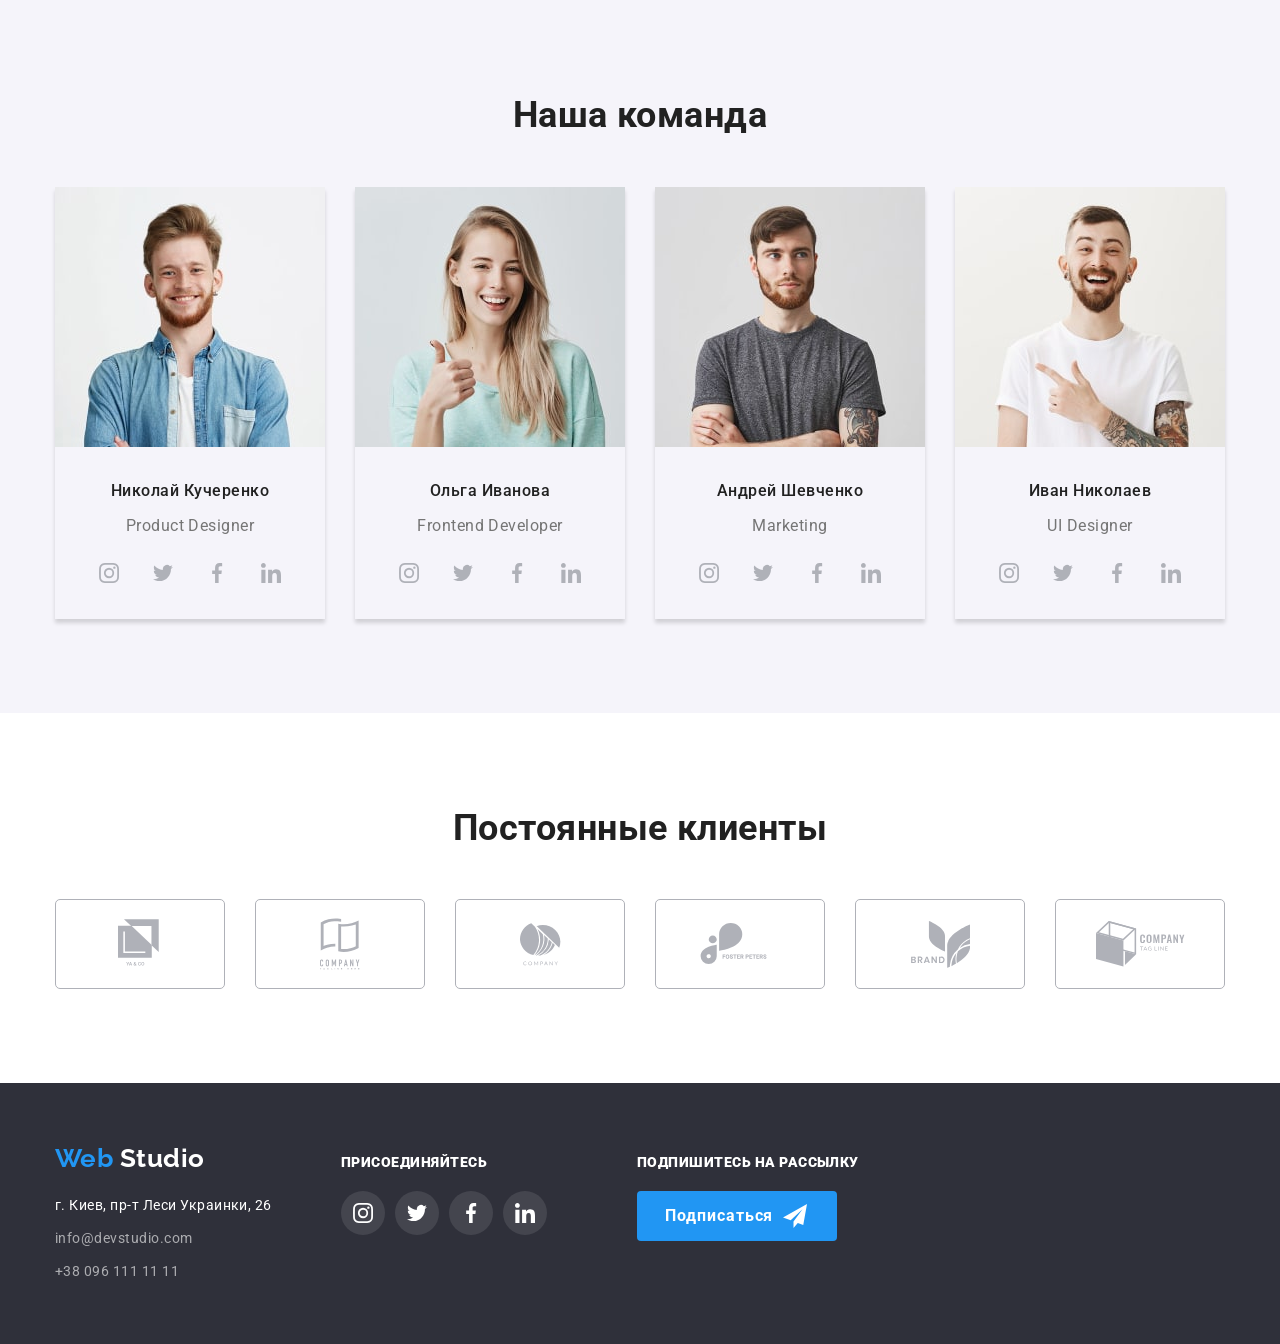
==== commit e591a68b: "some upgrade" ====
--- a/index.html
+++ b/index.html
@@ -15,7 +15,7 @@
         <nav class="main-nav">
           <a class="logo link" href="./" aria-label="Логотип компании"><span class="logo-accent">Web</span> Studio</a>
           <ul class="list">
-            <li class="main-nav-link-item current"><a class="main-nav-link link" href="./index.html">Студия</a></li>
+            <li class="main-nav-link-item"><a class="main-nav-link link current" href="./index.html">Студия</a></li>
             <li class="main-nav-link-item"><a class="main-nav-link link" href="./portfolio.html">Портфолио</a></li>
             <li class="main-nav-link-item"><a class="main-nav-link link" href="">Контакты</a></li>
           </ul>
--- a/css/styles.css
+++ b/css/styles.css
@@ -72,6 +72,8 @@
   margin-right: auto;
   padding-left: 15px;
   padding-right: 15px;
+  padding-top: 0px;
+  padding-bottom: 0px;
 }
 
 
@@ -104,9 +106,10 @@
 }
 
 .main-nav-link{
+  position: relative;
   display: block;
-  padding-top: 33px;
-  padding-bottom: 29px;
+  padding-top: 34px;
+  padding-bottom: 34px;
 
   font-weight: 500;
   font-size: 14px;
@@ -122,7 +125,9 @@
   transition: 250ms cubic-bezier(0.4, 0, 0.2, 1);
 }
 
-.main-nav-link-item::after {
+.main-nav-link::after {
+  position: absolute;
+  bottom: 0px;
   content: "";
   display: block;
   width: 100%;
@@ -131,17 +136,19 @@
   border-radius: 2px;
 }
 
-.main-nav-link-item.current::after {
+.main-nav-link.current::after {
   background-color: var(--accent-color);
   border-color: var(--accent-color);
 }
 
-.current .main-nav-link {
+
+.main-nav-link.current{
   color: var(--accent-color); 
 }
 
 .header-address {
   display: flex;
+  margin-left: 20px;
 }
 
 .header-contacts-link:not(:last-child) {
